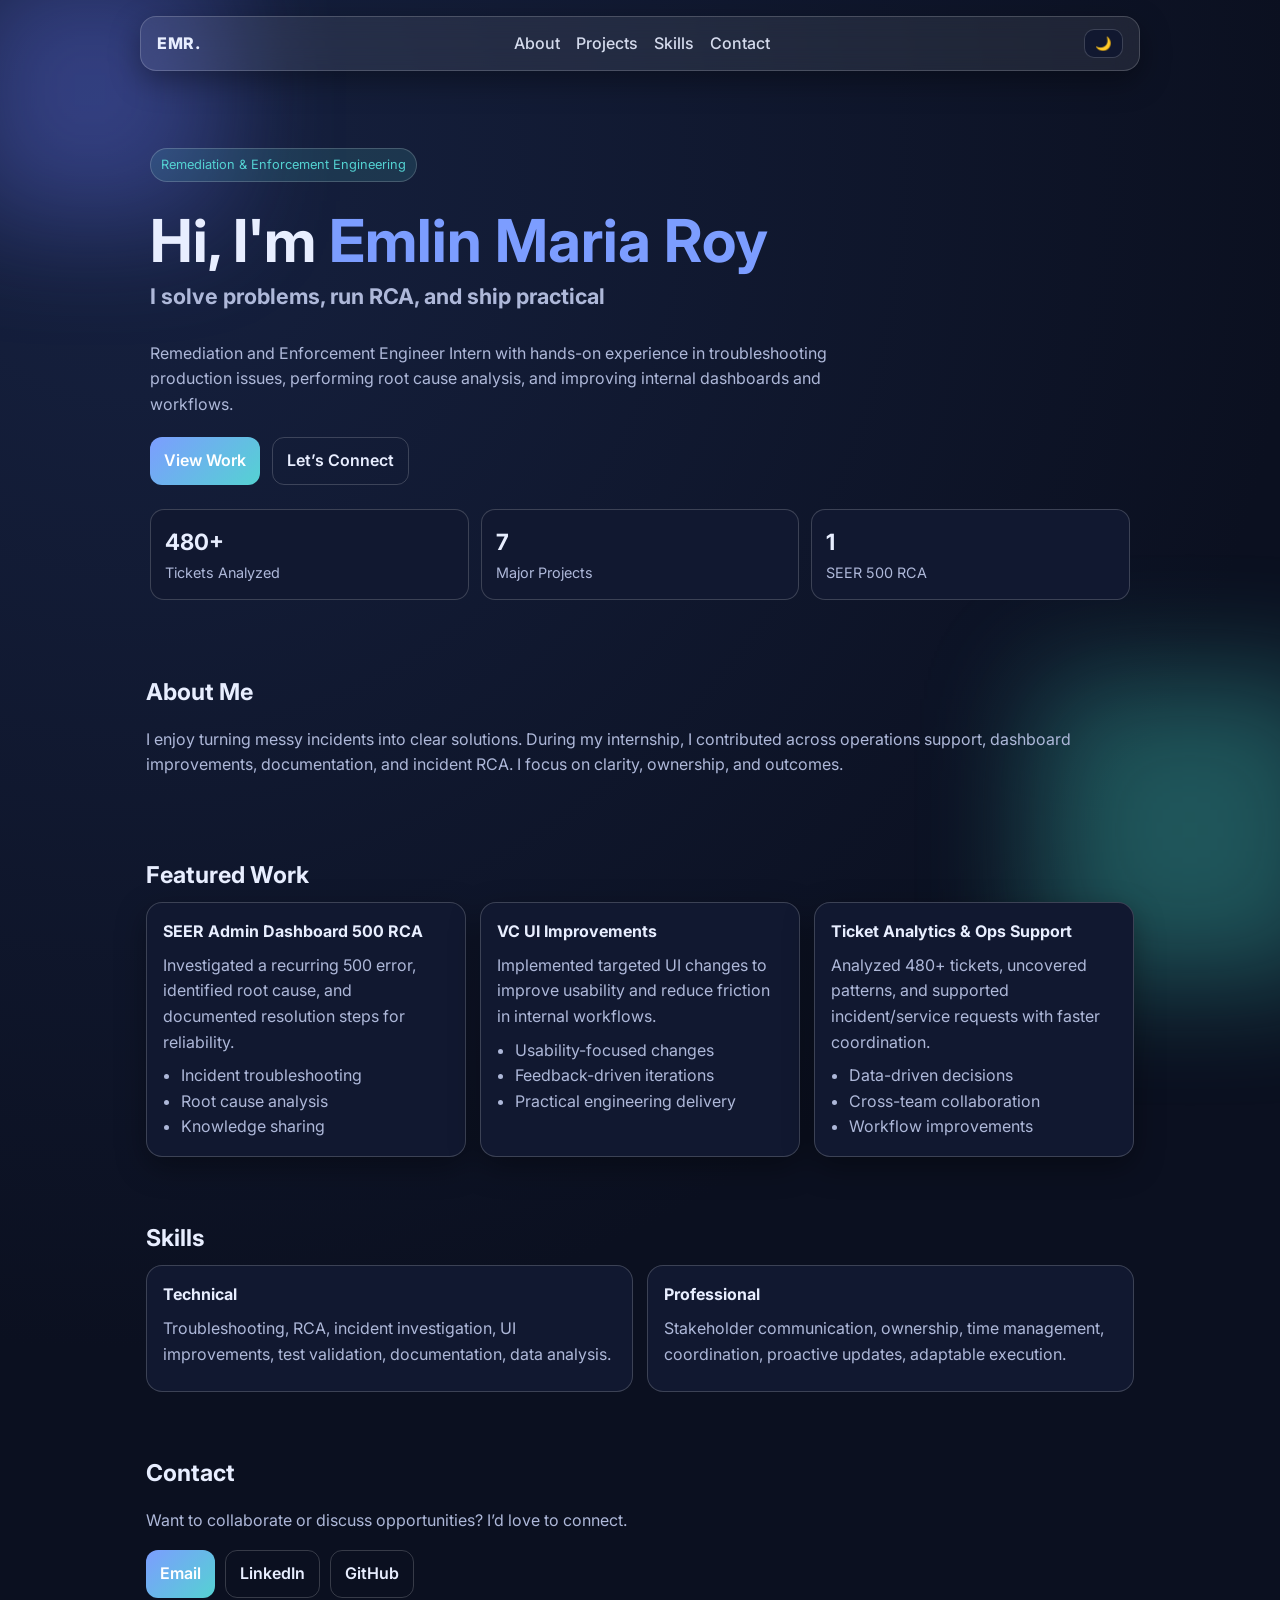
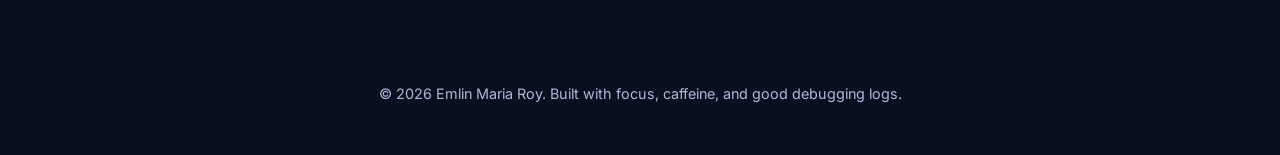
==== index.html @ 9eaeaee0 "Initial portfolio site" ====
<!doctype html>
<html lang="en">
<head>
  <meta charset="UTF-8" />
  <meta name="viewport" content="width=device-width, initial-scale=1.0" />
  <title>Emlin Maria Roy | Portfolio</title>
  <meta name="description" content="Portfolio of Emlin Maria Roy — Remediation and Enforcement Engineer Intern focused on troubleshooting, RCA, and UI improvements." />
  <link rel="preconnect" href="https://fonts.googleapis.com">
  <link rel="preconnect" href="https://fonts.gstatic.com" crossorigin>
  <link href="https://fonts.googleapis.com/css2?family=Inter:wght@400;500;600;700;800&display=swap" rel="stylesheet">
  <link rel="stylesheet" href="styles.css" />
</head>
<body>
  <div class="bg-orb orb-1"></div>
  <div class="bg-orb orb-2"></div>

  <header class="nav glass">
    <div class="brand">EMR.</div>
    <nav>
      <a href="#about">About</a>
      <a href="#projects">Projects</a>
      <a href="#skills">Skills</a>
      <a href="#contact">Contact</a>
    </nav>
    <button id="themeToggle" aria-label="Toggle theme">🌙</button>
  </header>

  <main>
    <section class="hero reveal">
      <p class="tag">Remediation & Enforcement Engineering</p>
      <h1>Hi, I'm <span class="accent">Emlin Maria Roy</span></h1>
      <h2 id="typing">I solve problems, run RCA, and ship practical improvements.</h2>
      <p class="subtext">
        Remediation and Enforcement Engineer Intern with hands-on experience in
        troubleshooting production issues, performing root cause analysis, and
        improving internal dashboards and workflows.
      </p>
      <div class="hero-actions">
        <a class="btn primary" href="#projects">View Work</a>
        <a class="btn ghost" href="#contact">Let’s Connect</a>
      </div>
      <div class="stats">
        <div><strong>480+</strong><span>Tickets Analyzed</span></div>
        <div><strong>7</strong><span>Major Projects</span></div>
        <div><strong>1</strong><span>SEER 500 RCA</span></div>
      </div>
    </section>

    <section id="about" class="section reveal">
      <h3>About Me</h3>
      <p>
        I enjoy turning messy incidents into clear solutions. During my internship, I contributed
        across operations support, dashboard improvements, documentation, and incident RCA.
        I focus on clarity, ownership, and outcomes.
      </p>
    </section>

    <section id="projects" class="section reveal">
      <h3>Featured Work</h3>
      <div class="grid cards-3">
        <article class="card glass">
          <h4>SEER Admin Dashboard 500 RCA</h4>
          <p>Investigated a recurring 500 error, identified root cause, and documented resolution steps for reliability.</p>
          <ul>
            <li>Incident troubleshooting</li>
            <li>Root cause analysis</li>
            <li>Knowledge sharing</li>
          </ul>
        </article>
        <article class="card glass">
          <h4>VC UI Improvements</h4>
          <p>Implemented targeted UI changes to improve usability and reduce friction in internal workflows.</p>
          <ul>
            <li>Usability-focused changes</li>
            <li>Feedback-driven iterations</li>
            <li>Practical engineering delivery</li>
          </ul>
        </article>
        <article class="card glass">
          <h4>Ticket Analytics & Ops Support</h4>
          <p>Analyzed 480+ tickets, uncovered patterns, and supported incident/service requests with faster coordination.</p>
          <ul>
            <li>Data-driven decisions</li>
            <li>Cross-team collaboration</li>
            <li>Workflow improvements</li>
          </ul>
        </article>
      </div>
    </section>

    <section id="skills" class="section reveal">
      <h3>Skills</h3>
      <div class="grid cards-2">
        <article class="card">
          <h4>Technical</h4>
          <p>Troubleshooting, RCA, incident investigation, UI improvements, test validation, documentation, data analysis.</p>
        </article>
        <article class="card">
          <h4>Professional</h4>
          <p>Stakeholder communication, ownership, time management, coordination, proactive updates, adaptable execution.</p>
        </article>
      </div>
    </section>

    <section id="contact" class="section reveal">
      <h3>Contact</h3>
      <p>Want to collaborate or discuss opportunities? I’d love to connect.</p>
      <div class="contact-links">
        <a class="btn primary" href="mailto:your.email@example.com">Email</a>
        <a class="btn ghost" href="https://www.linkedin.com" target="_blank" rel="noreferrer">LinkedIn</a>
        <a class="btn ghost" href="https://github.com" target="_blank" rel="noreferrer">GitHub</a>
      </div>
    </section>
  </main>

  <footer>
    <p>© <span id="year"></span> Emlin Maria Roy. Built with focus, caffeine, and good debugging logs.</p>
  </footer>

  <script src="script.js"></script>
</body>
</html>
---- styles.css ----
:root {
  --bg: #0b1020;
  --surface: #111830;
  --text: #e8eeff;
  --muted: #aeb8d9;
  --accent: #7c9dff;
  --accent-2: #54d2d2;
  --glass: rgba(255, 255, 255, 0.08);
  --border: rgba(255, 255, 255, 0.18);
  --shadow: 0 10px 30px rgba(0, 0, 0, 0.35);
}

body.light {
  --bg: #f5f8ff;
  --surface: #ffffff;
  --text: #1a1f36;
  --muted: #5b6482;
  --accent: #4a67d6;
  --accent-2: #0fa4af;
  --glass: rgba(255, 255, 255, 0.75);
  --border: rgba(95, 108, 154, 0.25);
  --shadow: 0 10px 24px rgba(66, 86, 140, 0.18);
}

* { box-sizing: border-box; }
html, body { margin: 0; padding: 0; }
body {
  font-family: "Inter", system-ui, -apple-system, Segoe UI, Roboto, Arial, sans-serif;
  background: radial-gradient(circle at 10% 10%, #162140 0%, var(--bg) 60%);
  color: var(--text);
  line-height: 1.6;
  overflow-x: hidden;
}

.bg-orb {
  position: fixed;
  filter: blur(60px);
  opacity: .35;
  pointer-events: none;
  z-index: 0;
}
.orb-1 {
  width: 260px; height: 260px;
  background: #6d7cff;
  top: -40px; left: -40px;
}
.orb-2 {
  width: 300px; height: 300px;
  background: #46d9c8;
  bottom: -80px; right: -60px;
}

.nav {
  position: sticky;
  top: 16px;
  margin: 16px auto;
  width: min(1000px, calc(100% - 32px));
  z-index: 10;
  display: flex;
  align-items: center;
  justify-content: space-between;
  padding: 12px 16px;
  border-radius: 16px;
  backdrop-filter: blur(12px);
}

.glass {
  background: var(--glass);
  border: 1px solid var(--border);
  box-shadow: var(--shadow);
}

.brand { font-weight: 800; letter-spacing: .5px; }
nav { display: flex; gap: 16px; }
nav a {
  color: var(--text);
  text-decoration: none;
  font-weight: 500;
  opacity: .9;
}
nav a:hover { opacity: 1; color: var(--accent-2); }

#themeToggle {
  border: 1px solid var(--border);
  background: var(--surface);
  color: var(--text);
  border-radius: 10px;
  padding: 6px 10px;
  cursor: pointer;
}

main {
  position: relative;
  z-index: 1;
  width: min(1000px, calc(100% - 32px));
  margin: 12px auto 40px;
}

.hero {
  padding: 48px 10px 20px;
}
.tag {
  display: inline-block;
  font-size: 0.8rem;
  color: var(--accent-2);
  background: color-mix(in oklab, var(--accent-2) 14%, transparent);
  border: 1px solid var(--border);
  padding: 6px 10px;
  border-radius: 999px;
}
h1 {
  font-size: clamp(2rem, 5vw, 3.7rem);
  margin: 12px 0 4px;
  line-height: 1.15;
}
.accent { color: var(--accent); }
h2 {
  margin: 0;
  color: var(--muted);
  font-size: clamp(1rem, 2.5vw, 1.35rem);
  min-height: 2.2em;
}
.subtext {
  max-width: 740px;
  margin-top: 14px;
  color: var(--muted);
}

.hero-actions {
  display: flex;
  gap: 12px;
  margin-top: 20px;
}
.btn {
  display: inline-flex;
  align-items: center;
  justify-content: center;
  text-decoration: none;
  font-weight: 600;
  border-radius: 12px;
  padding: 10px 14px;
  border: 1px solid var(--border);
  transition: transform .2s ease, box-shadow .2s ease;
}
.btn:hover {
  transform: translateY(-2px);
  box-shadow: var(--shadow);
}
.btn.primary {
  background: linear-gradient(135deg, var(--accent), var(--accent-2));
  color: white;
  border: none;
}
.btn.ghost {
  color: var(--text);
  background: transparent;
}

.stats {
  margin-top: 24px;
  display: grid;
  grid-template-columns: repeat(3, 1fr);
  gap: 12px;
}
.stats div {
  background: var(--surface);
  border: 1px solid var(--border);
  border-radius: 14px;
  padding: 14px;
}
.stats strong {
  display: block;
  font-size: 1.4rem;
}
.stats span {
  color: var(--muted);
  font-size: .9rem;
}

.section { padding: 30px 6px 10px; }
.section h3 {
  font-size: 1.45rem;
  margin-bottom: 8px;
}
.section p { color: var(--muted); }

.grid {
  display: grid;
  gap: 14px;
}
.cards-3 { grid-template-columns: repeat(3, 1fr); }
.cards-2 { grid-template-columns: repeat(2, 1fr); }

.card {
  background: var(--surface);
  border: 1px solid var(--border);
  border-radius: 16px;
  padding: 16px;
}
.card h4 { margin: 0 0 8px; }
.card p { margin: 0 0 8px; }
.card ul {
  margin: 0;
  padding-left: 18px;
  color: var(--muted);
}

.contact-links {
  display: flex;
  gap: 10px;
  flex-wrap: wrap;
  margin-top: 8px;
}

footer {
  position: relative;
  z-index: 1;
  text-align: center;
  color: var(--muted);
  padding: 20px 10px 36px;
  font-size: .9rem;
}

.reveal {
  opacity: 0;
  transform: translateY(18px);
  transition: opacity .6s ease, transform .6s ease;
}
.reveal.show {
  opacity: 1;
  transform: translateY(0);
}

@media (max-width: 900px) {
  .cards-3 { grid-template-columns: 1fr; }
  .cards-2 { grid-template-columns: 1fr; }
  .stats { grid-template-columns: 1fr; }
  nav { display: none; }
}
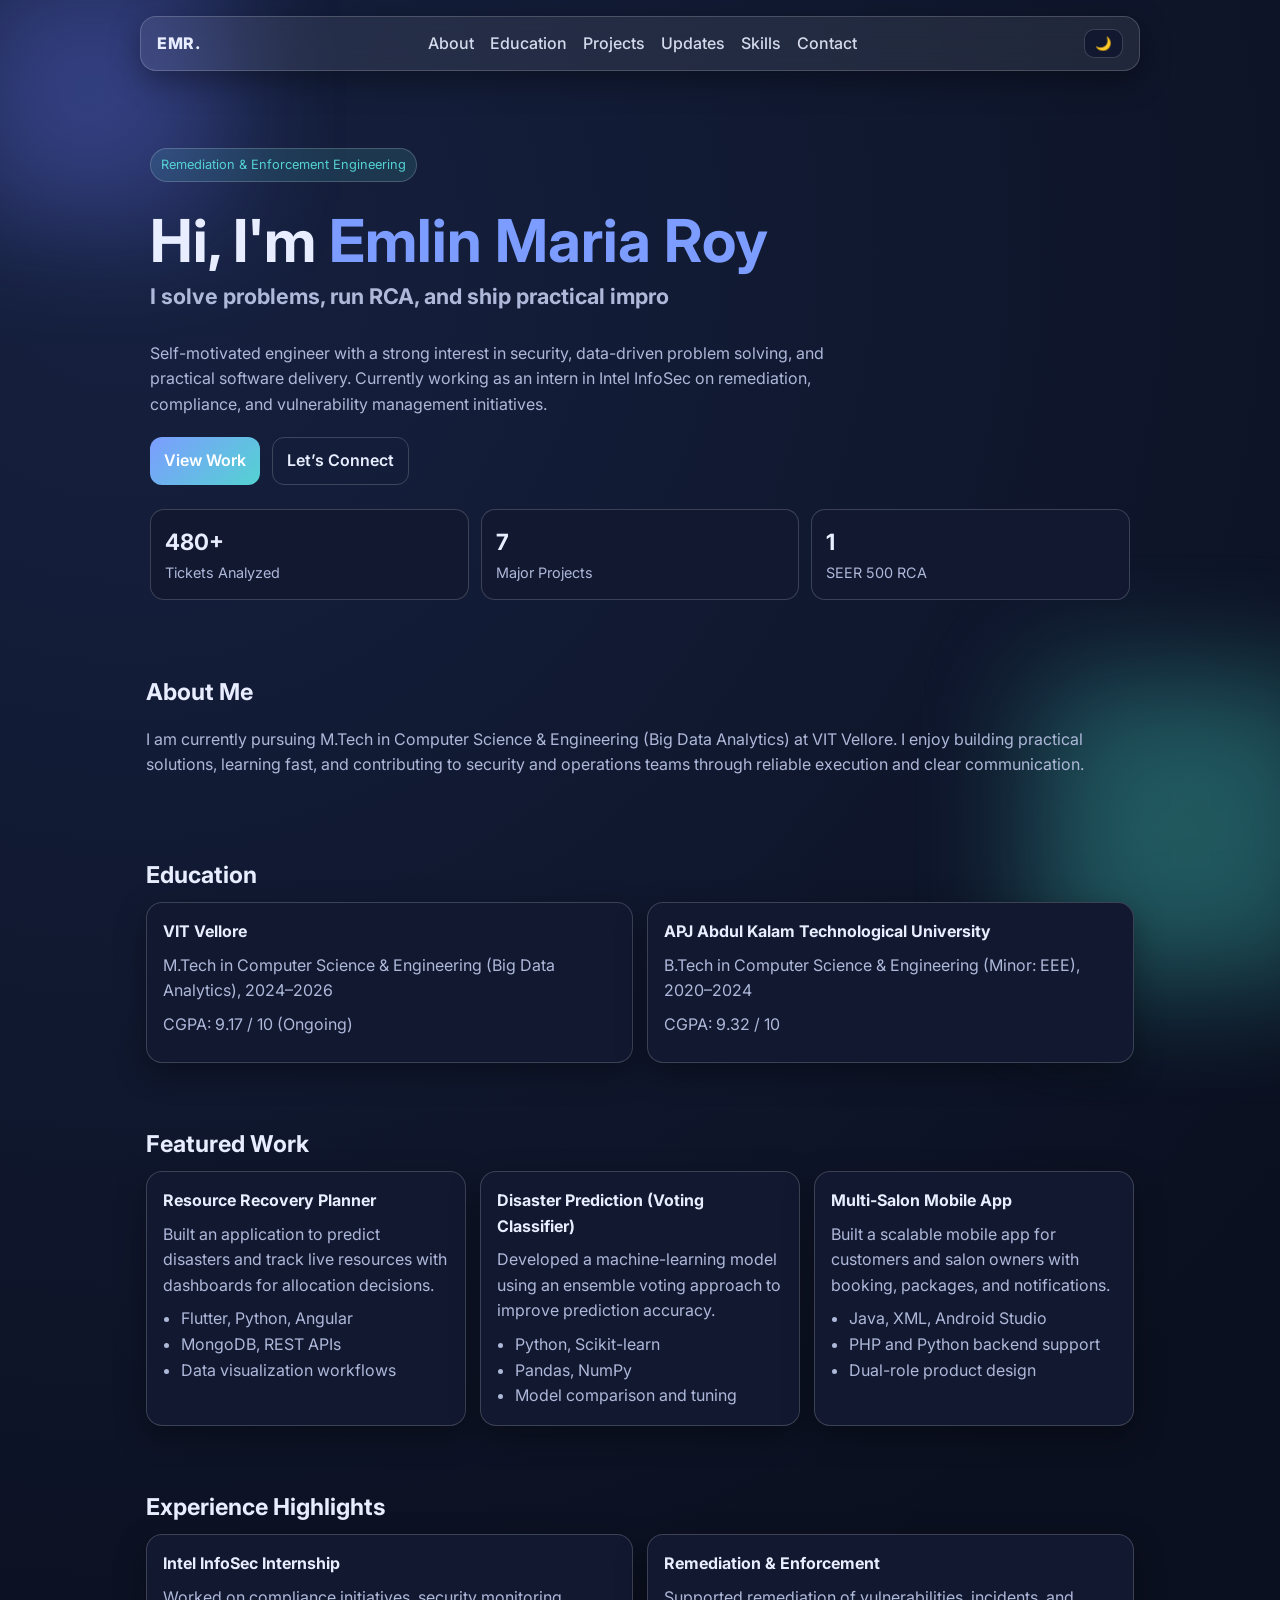
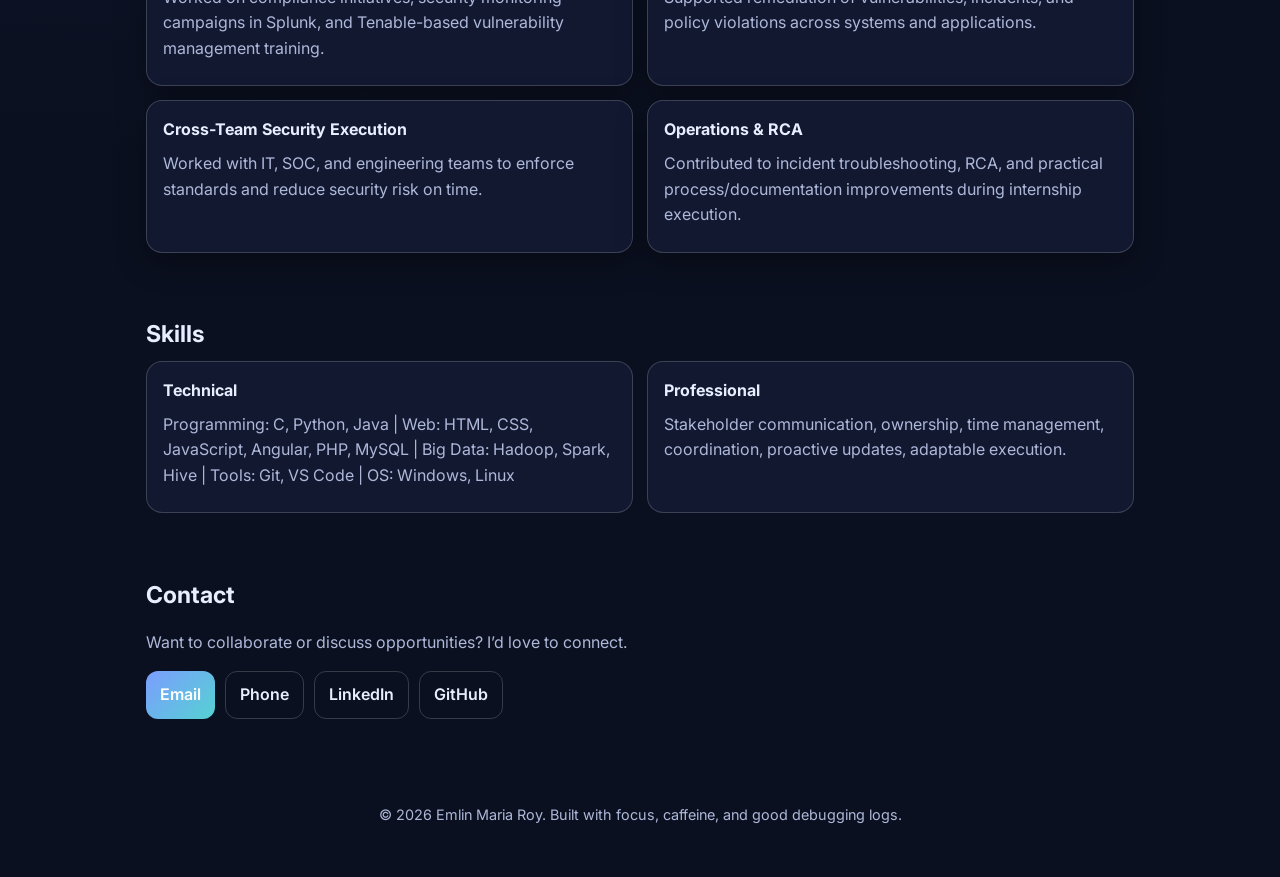
==== commit cc362f81: "Update portfolio from resume and internship details" ====
--- a/index.html
+++ b/index.html
@@ -18,7 +18,9 @@
     <div class="brand">EMR.</div>
     <nav>
       <a href="#about">About</a>
+      <a href="#education">Education</a>
       <a href="#projects">Projects</a>
+      <a href="#updates">Updates</a>
       <a href="#skills">Skills</a>
       <a href="#contact">Contact</a>
     </nav>
@@ -31,9 +33,9 @@
       <h1>Hi, I'm <span class="accent">Emlin Maria Roy</span></h1>
       <h2 id="typing">I solve problems, run RCA, and ship practical improvements.</h2>
       <p class="subtext">
-        Remediation and Enforcement Engineer Intern with hands-on experience in
-        troubleshooting production issues, performing root cause analysis, and
-        improving internal dashboards and workflows.
+        Self-motivated engineer with a strong interest in security, data-driven problem solving,
+        and practical software delivery. Currently working as an intern in Intel InfoSec on
+        remediation, compliance, and vulnerability management initiatives.
       </p>
       <div class="hero-actions">
         <a class="btn primary" href="#projects">View Work</a>
@@ -49,41 +51,79 @@
     <section id="about" class="section reveal">
       <h3>About Me</h3>
       <p>
-        I enjoy turning messy incidents into clear solutions. During my internship, I contributed
-        across operations support, dashboard improvements, documentation, and incident RCA.
-        I focus on clarity, ownership, and outcomes.
+        I am currently pursuing M.Tech in Computer Science & Engineering (Big Data Analytics)
+        at VIT Vellore. I enjoy building practical solutions, learning fast, and contributing to
+        security and operations teams through reliable execution and clear communication.
       </p>
+    </section>
+
+    <section id="education" class="section reveal">
+      <h3>Education</h3>
+      <div class="grid cards-2">
+        <article class="card glass">
+          <h4>VIT Vellore</h4>
+          <p>M.Tech in Computer Science & Engineering (Big Data Analytics), 2024–2026</p>
+          <p>CGPA: 9.17 / 10 (Ongoing)</p>
+        </article>
+        <article class="card glass">
+          <h4>APJ Abdul Kalam Technological University</h4>
+          <p>B.Tech in Computer Science & Engineering (Minor: EEE), 2020–2024</p>
+          <p>CGPA: 9.32 / 10</p>
+        </article>
+      </div>
     </section>
 
     <section id="projects" class="section reveal">
       <h3>Featured Work</h3>
       <div class="grid cards-3">
         <article class="card glass">
-          <h4>SEER Admin Dashboard 500 RCA</h4>
-          <p>Investigated a recurring 500 error, identified root cause, and documented resolution steps for reliability.</p>
+          <h4>Resource Recovery Planner</h4>
+          <p>Built an application to predict disasters and track live resources with dashboards for allocation decisions.</p>
           <ul>
-            <li>Incident troubleshooting</li>
-            <li>Root cause analysis</li>
-            <li>Knowledge sharing</li>
+            <li>Flutter, Python, Angular</li>
+            <li>MongoDB, REST APIs</li>
+            <li>Data visualization workflows</li>
           </ul>
         </article>
         <article class="card glass">
-          <h4>VC UI Improvements</h4>
-          <p>Implemented targeted UI changes to improve usability and reduce friction in internal workflows.</p>
+          <h4>Disaster Prediction (Voting Classifier)</h4>
+          <p>Developed a machine-learning model using an ensemble voting approach to improve prediction accuracy.</p>
           <ul>
-            <li>Usability-focused changes</li>
-            <li>Feedback-driven iterations</li>
-            <li>Practical engineering delivery</li>
+            <li>Python, Scikit-learn</li>
+            <li>Pandas, NumPy</li>
+            <li>Model comparison and tuning</li>
           </ul>
         </article>
         <article class="card glass">
-          <h4>Ticket Analytics & Ops Support</h4>
-          <p>Analyzed 480+ tickets, uncovered patterns, and supported incident/service requests with faster coordination.</p>
+          <h4>Multi-Salon Mobile App</h4>
+          <p>Built a scalable mobile app for customers and salon owners with booking, packages, and notifications.</p>
           <ul>
-            <li>Data-driven decisions</li>
-            <li>Cross-team collaboration</li>
-            <li>Workflow improvements</li>
+            <li>Java, XML, Android Studio</li>
+            <li>PHP and Python backend support</li>
+            <li>Dual-role product design</li>
           </ul>
+        </article>
+      </div>
+    </section>
+
+    <section id="updates" class="section reveal">
+      <h3>Experience Highlights</h3>
+      <div class="grid cards-2">
+        <article class="card glass">
+          <h4>Intel InfoSec Internship</h4>
+          <p>Worked on compliance initiatives, security monitoring campaigns in Splunk, and Tenable-based vulnerability management training.</p>
+        </article>
+        <article class="card glass">
+          <h4>Remediation & Enforcement</h4>
+          <p>Supported remediation of vulnerabilities, incidents, and policy violations across systems and applications.</p>
+        </article>
+        <article class="card glass">
+          <h4>Cross-Team Security Execution</h4>
+          <p>Worked with IT, SOC, and engineering teams to enforce standards and reduce security risk on time.</p>
+        </article>
+        <article class="card glass">
+          <h4>Operations & RCA</h4>
+          <p>Contributed to incident troubleshooting, RCA, and practical process/documentation improvements during internship execution.</p>
         </article>
       </div>
     </section>
@@ -93,7 +133,7 @@
       <div class="grid cards-2">
         <article class="card">
           <h4>Technical</h4>
-          <p>Troubleshooting, RCA, incident investigation, UI improvements, test validation, documentation, data analysis.</p>
+          <p>Programming: C, Python, Java | Web: HTML, CSS, JavaScript, Angular, PHP, MySQL | Big Data: Hadoop, Spark, Hive | Tools: Git, VS Code | OS: Windows, Linux</p>
         </article>
         <article class="card">
           <h4>Professional</h4>
@@ -106,9 +146,10 @@
       <h3>Contact</h3>
       <p>Want to collaborate or discuss opportunities? I’d love to connect.</p>
       <div class="contact-links">
-        <a class="btn primary" href="mailto:your.email@example.com">Email</a>
-        <a class="btn ghost" href="https://www.linkedin.com" target="_blank" rel="noreferrer">LinkedIn</a>
-        <a class="btn ghost" href="https://github.com" target="_blank" rel="noreferrer">GitHub</a>
+        <a class="btn primary" href="mailto:emlinmariaroy@gmail.com">Email</a>
+        <a class="btn ghost" href="tel:+918848543301">Phone</a>
+        <a class="btn ghost" href="https://www.linkedin.com/in/emlin-maria-roy-9880701bb" target="_blank" rel="noreferrer">LinkedIn</a>
+        <a class="btn ghost" href="https://github.com/EmlinMariaRoy" target="_blank" rel="noreferrer">GitHub</a>
       </div>
     </section>
   </main>
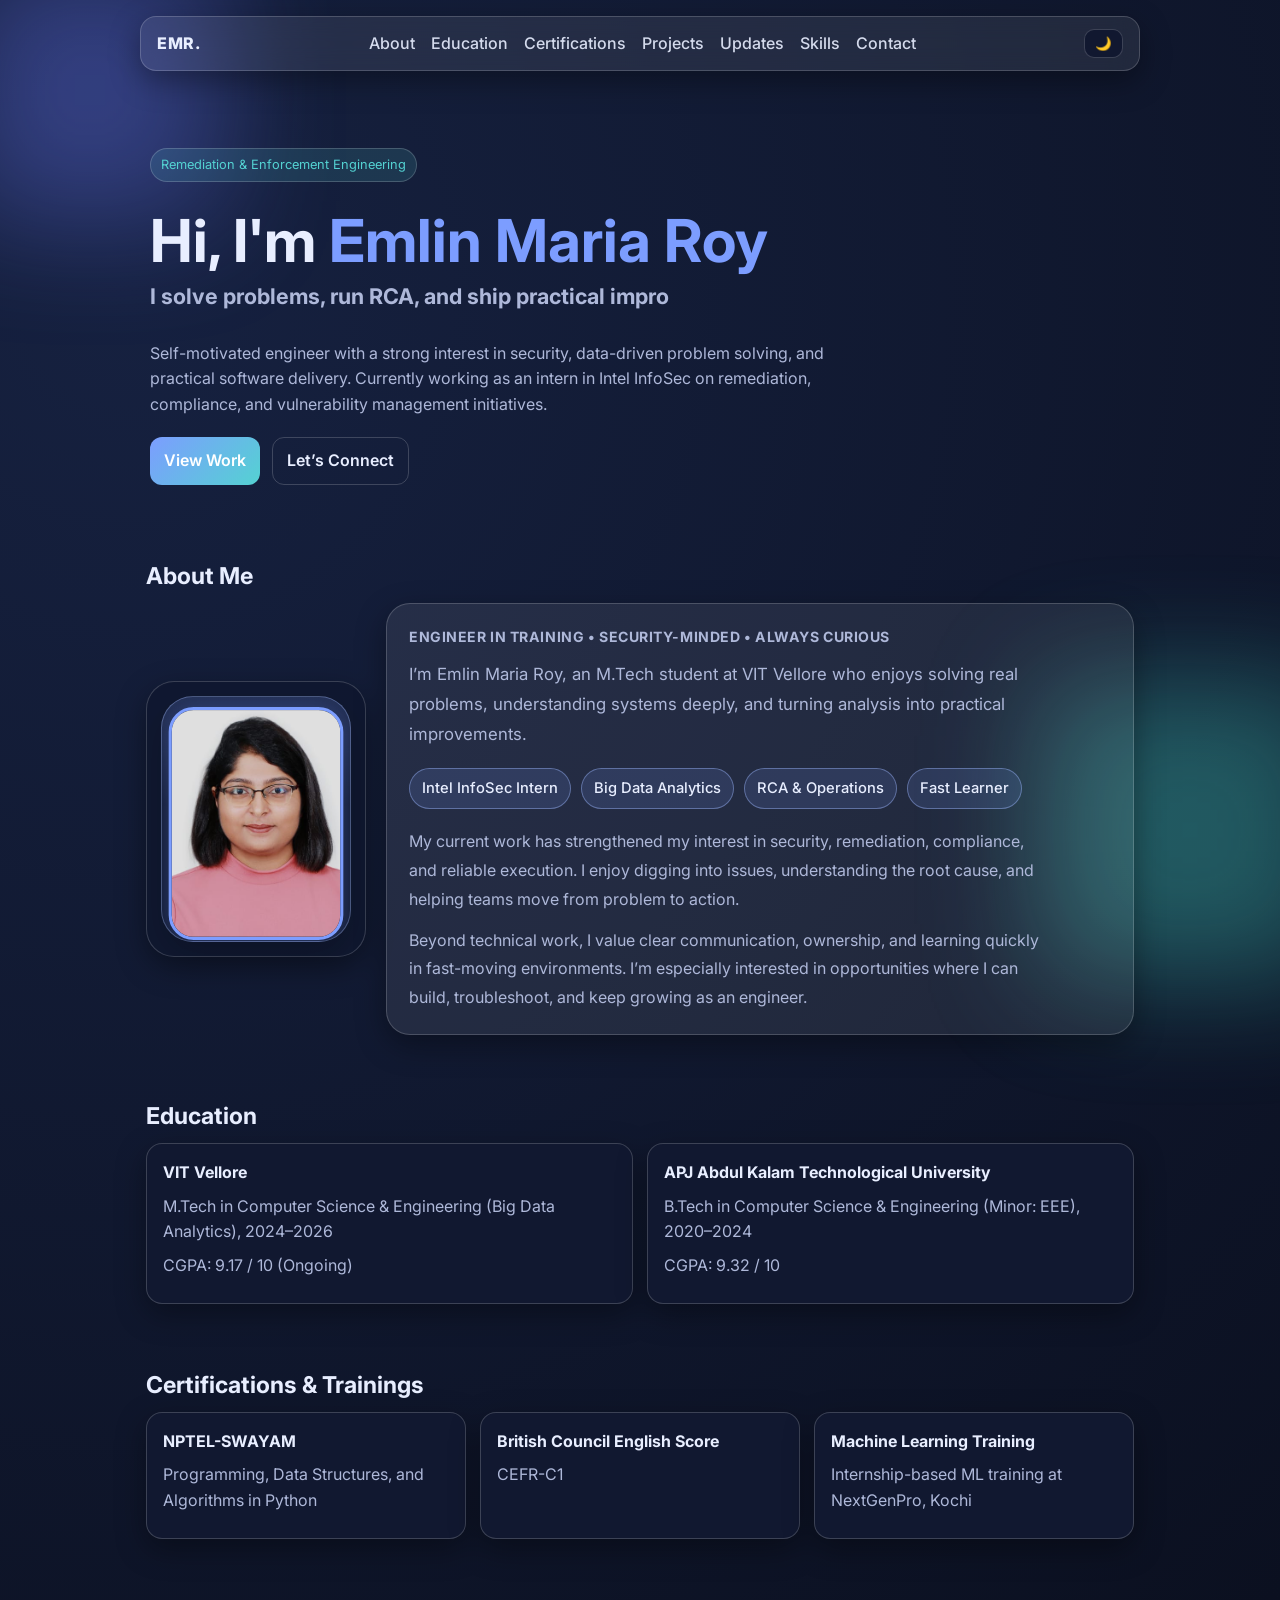
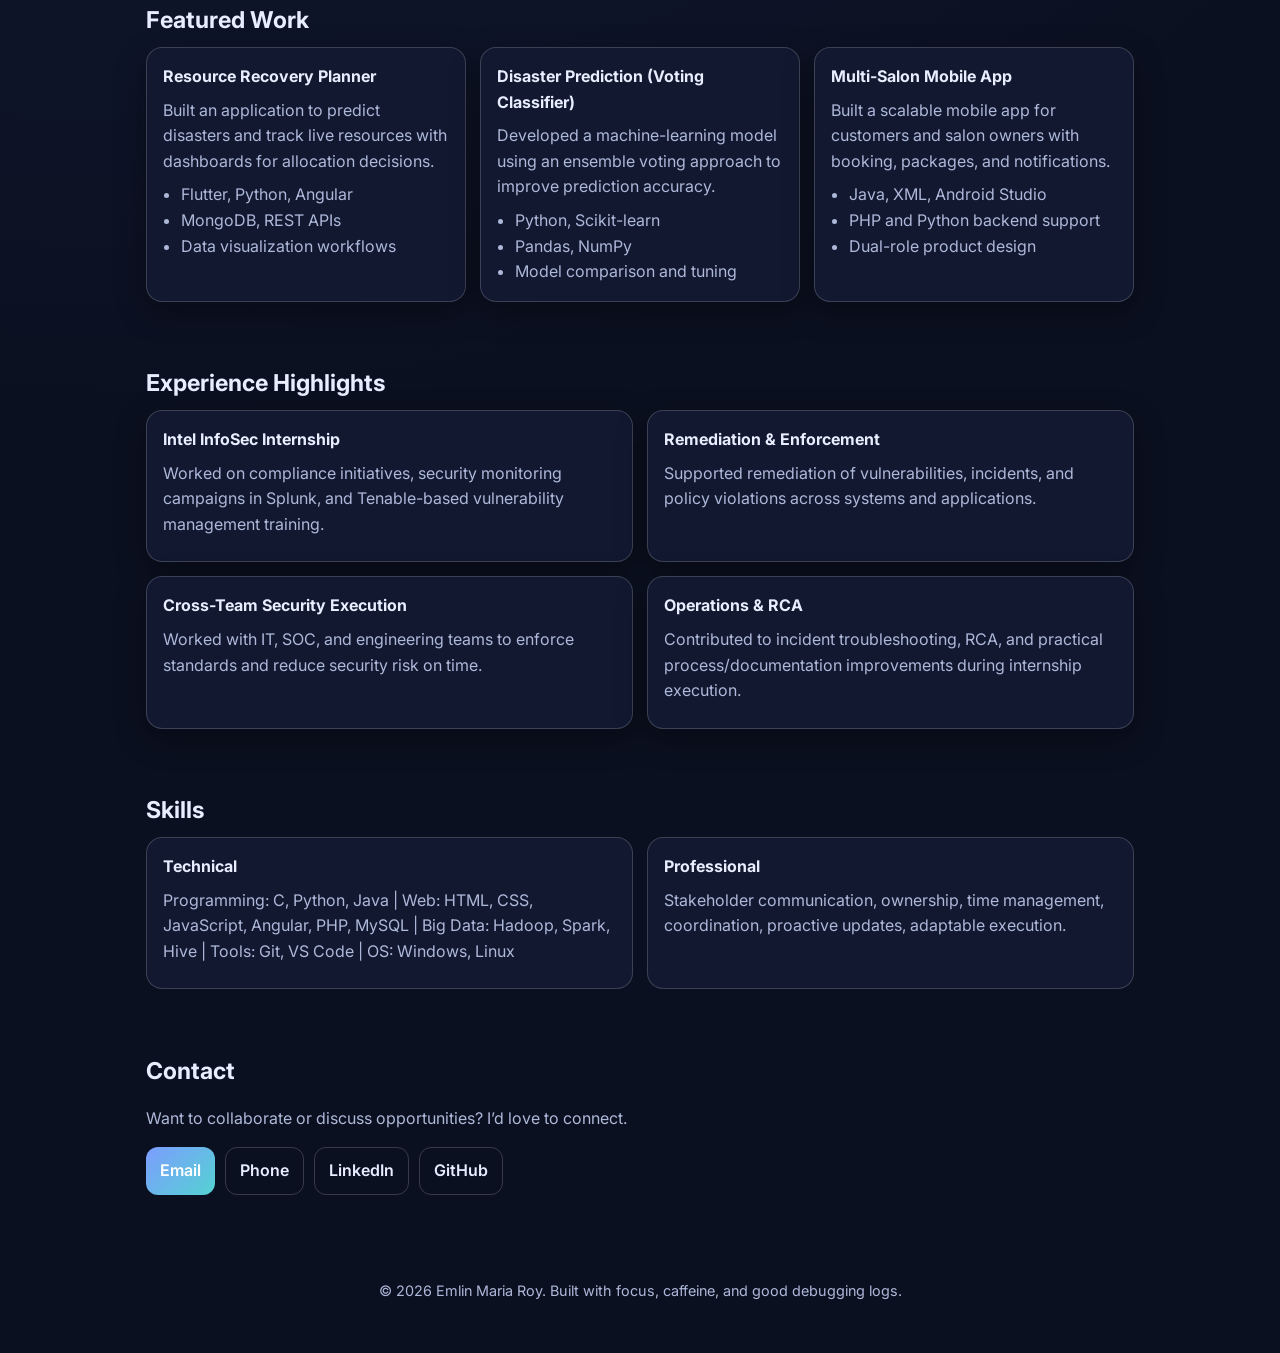
==== commit 1ca629e3: "Finalize photo layout and add certifications" ====
--- a/index.html
+++ b/index.html
@@ -19,6 +19,7 @@
     <nav>
       <a href="#about">About</a>
       <a href="#education">Education</a>
+      <a href="#certifications">Certifications</a>
       <a href="#projects">Projects</a>
       <a href="#updates">Updates</a>
       <a href="#skills">Skills</a>
@@ -29,32 +30,63 @@
 
   <main>
     <section class="hero reveal">
-      <p class="tag">Remediation & Enforcement Engineering</p>
-      <h1>Hi, I'm <span class="accent">Emlin Maria Roy</span></h1>
-      <h2 id="typing">I solve problems, run RCA, and ship practical improvements.</h2>
-      <p class="subtext">
-        Self-motivated engineer with a strong interest in security, data-driven problem solving,
-        and practical software delivery. Currently working as an intern in Intel InfoSec on
-        remediation, compliance, and vulnerability management initiatives.
-      </p>
-      <div class="hero-actions">
-        <a class="btn primary" href="#projects">View Work</a>
-        <a class="btn ghost" href="#contact">Let’s Connect</a>
-      </div>
-      <div class="stats">
-        <div><strong>480+</strong><span>Tickets Analyzed</span></div>
-        <div><strong>7</strong><span>Major Projects</span></div>
-        <div><strong>1</strong><span>SEER 500 RCA</span></div>
+      <div class="hero-layout">
+        <div class="hero-copy">
+          <p class="tag">Remediation & Enforcement Engineering</p>
+          <h1>Hi, I'm <span class="accent">Emlin Maria Roy</span></h1>
+          <h2 id="typing">I solve problems, run RCA, and ship practical improvements.</h2>
+          <p class="subtext">
+            Self-motivated engineer with a strong interest in security, data-driven problem solving,
+            and practical software delivery. Currently working as an intern in Intel InfoSec on
+            remediation, compliance, and vulnerability management initiatives.
+          </p>
+          <div class="hero-actions">
+            <a class="btn primary" href="#projects">View Work</a>
+            <a class="btn ghost" href="#contact">Let’s Connect</a>
+          </div>
+        </div>
+        <div class="hero-visual hero-visual-main" aria-hidden="true">
+          <figure class="profile-frame glass">
+            <img src="profile.jpeg" alt="Emlin Maria Roy" class="profile-photo">
+          </figure>
+        </div>
       </div>
     </section>
 
     <section id="about" class="section reveal">
       <h3>About Me</h3>
-      <p>
-        I am currently pursuing M.Tech in Computer Science & Engineering (Big Data Analytics)
-        at VIT Vellore. I enjoy building practical solutions, learning fast, and contributing to
-        security and operations teams through reliable execution and clear communication.
-      </p>
+      <div class="about-layout">
+        <div class="about-photo-card glass">
+          <figure class="profile-frame profile-frame-about">
+            <img src="profile.jpeg" alt="Emlin Maria Roy" class="profile-photo about-photo">
+          </figure>
+        </div>
+        <div class="about-copy glass about-panel">
+          <p class="about-kicker">Engineer in training • Security-minded • Always curious</p>
+          <p class="about-lead">
+            I’m Emlin Maria Roy, an M.Tech student at VIT Vellore who enjoys solving real problems,
+            understanding systems deeply, and turning analysis into practical improvements.
+          </p>
+          <div class="about-highlights" aria-label="About highlights">
+            <span>Intel InfoSec Intern</span>
+            <span>Big Data Analytics</span>
+            <span>RCA & Operations</span>
+            <span>Fast Learner</span>
+          </div>
+          <div class="about-text">
+            <p>
+              My current work has strengthened my interest in security, remediation, compliance,
+              and reliable execution. I enjoy digging into issues, understanding the root cause,
+              and helping teams move from problem to action.
+            </p>
+            <p>
+              Beyond technical work, I value clear communication, ownership, and learning quickly in
+              fast-moving environments. I’m especially interested in opportunities where I can build,
+              troubleshoot, and keep growing as an engineer.
+            </p>
+          </div>
+        </div>
+      </div>
     </section>
 
     <section id="education" class="section reveal">
@@ -69,6 +101,24 @@
           <h4>APJ Abdul Kalam Technological University</h4>
           <p>B.Tech in Computer Science & Engineering (Minor: EEE), 2020–2024</p>
           <p>CGPA: 9.32 / 10</p>
+        </article>
+      </div>
+    </section>
+
+    <section id="certifications" class="section reveal">
+      <h3>Certifications & Trainings</h3>
+      <div class="grid cards-3">
+        <article class="card glass">
+          <h4>NPTEL-SWAYAM</h4>
+          <p>Programming, Data Structures, and Algorithms in Python</p>
+        </article>
+        <article class="card glass">
+          <h4>British Council English Score</h4>
+          <p>CEFR-C1</p>
+        </article>
+        <article class="card glass">
+          <h4>Machine Learning Training</h4>
+          <p>Internship-based ML training at NextGenPro, Kochi</p>
         </article>
       </div>
     </section>
--- a/styles.css
+++ b/styles.css
@@ -99,6 +99,38 @@
 .hero {
   padding: 48px 10px 20px;
 }
+.hero-layout {
+  display: grid;
+  gap: 28px;
+  align-items: center;
+}
+.hero-copy {
+  min-width: 0;
+}
+.hero-visual {
+  display: flex;
+}
+.hero-visual-main {
+  justify-content: center;
+  display: none;
+}
+.profile-frame {
+  margin: 0;
+  padding: 10px;
+  border-radius: 999px;
+  background: color-mix(in oklab, var(--surface) 82%, transparent);
+  border: 1px solid var(--border);
+}
+.profile-photo {
+  width: 170px;
+  height: 170px;
+  border-radius: 50%;
+  object-fit: cover;
+  object-position: top;
+  border: 3px solid var(--accent);
+  box-shadow: 0 4px 24px color-mix(in oklab, var(--accent) 30%, transparent);
+  display: block;
+}
 .tag {
   display: inline-block;
   font-size: 0.8rem;
@@ -125,6 +157,93 @@
   margin-top: 14px;
   color: var(--muted);
 }
+.about-layout {
+  display: grid;
+  grid-template-columns: minmax(0, 220px) minmax(0, 1fr);
+  gap: 20px;
+  align-items: center;
+}
+.about-photo-card {
+  display: flex;
+  justify-content: center;
+  align-items: center;
+  border-radius: 28px;
+  padding: 14px;
+  background: color-mix(in oklab, var(--surface) 88%, transparent);
+  border: 1px solid var(--border);
+  box-shadow: var(--shadow);
+}
+.profile-frame-about {
+  width: 100%;
+  max-width: 210px;
+  padding: 10px;
+  border: 1px solid color-mix(in oklab, var(--accent) 24%, var(--border));
+  border-radius: 32px;
+  background: linear-gradient(180deg, color-mix(in oklab, var(--accent) 18%, transparent), transparent 45%);
+  box-shadow: 0 14px 34px rgba(0, 0, 0, 0.18);
+  overflow: hidden;
+}
+.about-photo {
+  width: 100%;
+  height: auto;
+  aspect-ratio: 3 / 4;
+  border-radius: 24px;
+  object-fit: cover;
+  object-position: center 12%;
+  transform: scale(1.04);
+  transform-origin: center top;
+}
+.about-copy {
+  max-width: 100%;
+}
+.about-panel {
+  border-radius: 24px;
+  padding: 22px;
+}
+.about-kicker {
+  margin: 0 0 10px;
+  color: var(--accent-2);
+  font-size: 0.88rem;
+  font-weight: 700;
+  letter-spacing: 0.04em;
+  text-transform: uppercase;
+}
+.about-lead {
+  margin: 0;
+  font-size: 1.05rem;
+  line-height: 1.8;
+  color: var(--text);
+  max-width: 60ch;
+}
+.about-highlights {
+  display: flex;
+  flex-wrap: wrap;
+  gap: 10px;
+  margin: 18px 0;
+}
+.about-highlights span {
+  display: inline-flex;
+  align-items: center;
+  padding: 8px 12px;
+  border-radius: 999px;
+  background: color-mix(in oklab, var(--accent) 14%, transparent);
+  border: 1px solid color-mix(in oklab, var(--accent) 30%, var(--border));
+  color: var(--text);
+  font-size: 0.92rem;
+  font-weight: 500;
+}
+.about-text {
+  display: grid;
+  gap: 12px;
+  max-width: 64ch;
+}
+.about-text p {
+  margin: 0;
+  color: var(--muted);
+  line-height: 1.8;
+  text-align: left;
+  text-wrap: pretty;
+}
 
 .hero-actions {
   display: flex;
@@ -235,5 +354,22 @@
   .cards-3 { grid-template-columns: 1fr; }
   .cards-2 { grid-template-columns: 1fr; }
   .stats { grid-template-columns: 1fr; }
+  .about-layout { grid-template-columns: 1fr; }
+  .about-photo-card {
+    justify-content: flex-start;
+    max-width: 280px;
+  }
+  .about-copy p {
+    text-align: left;
+  }
+  .hero-layout {
+    grid-template-columns: 1fr;
+  }
+  .hero-copy {
+    text-align: left;
+  }
+  .hero-visual-main {
+    justify-content: flex-start;
+  }
   nav { display: none; }
 }
